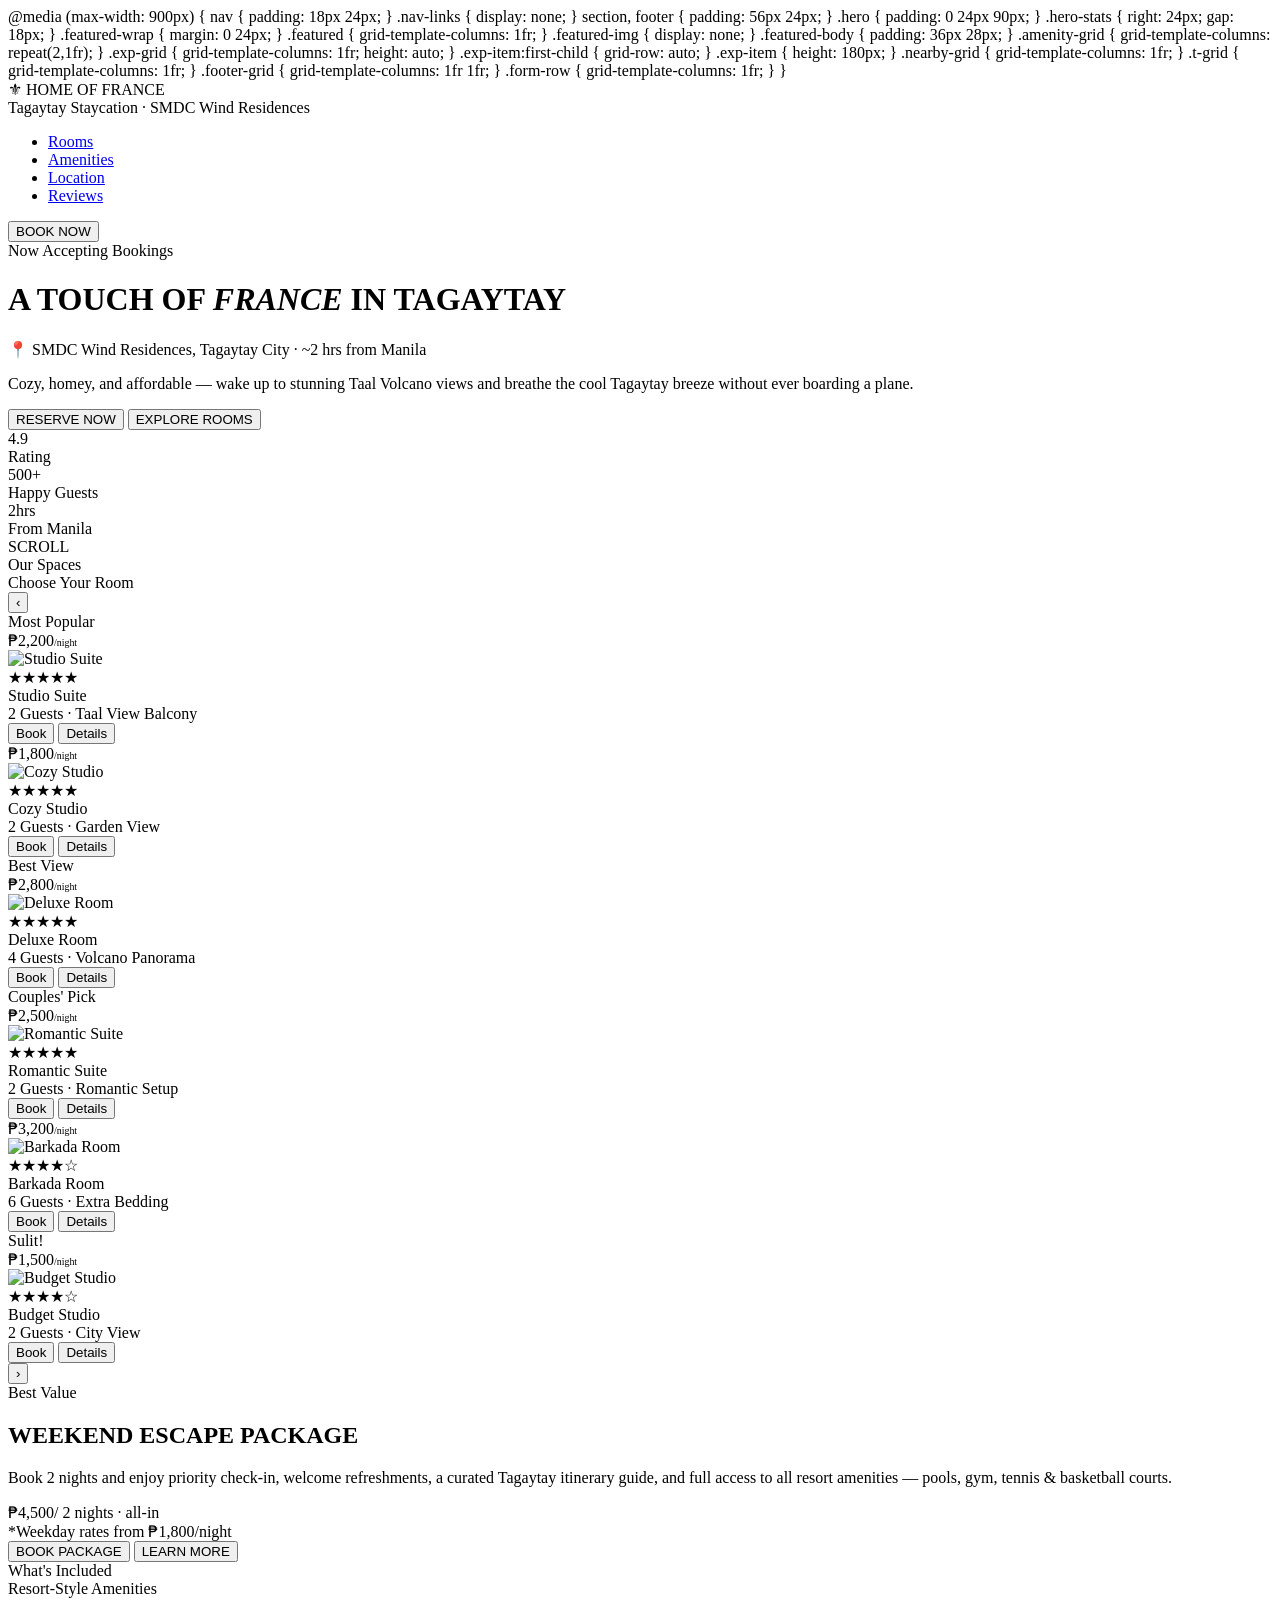
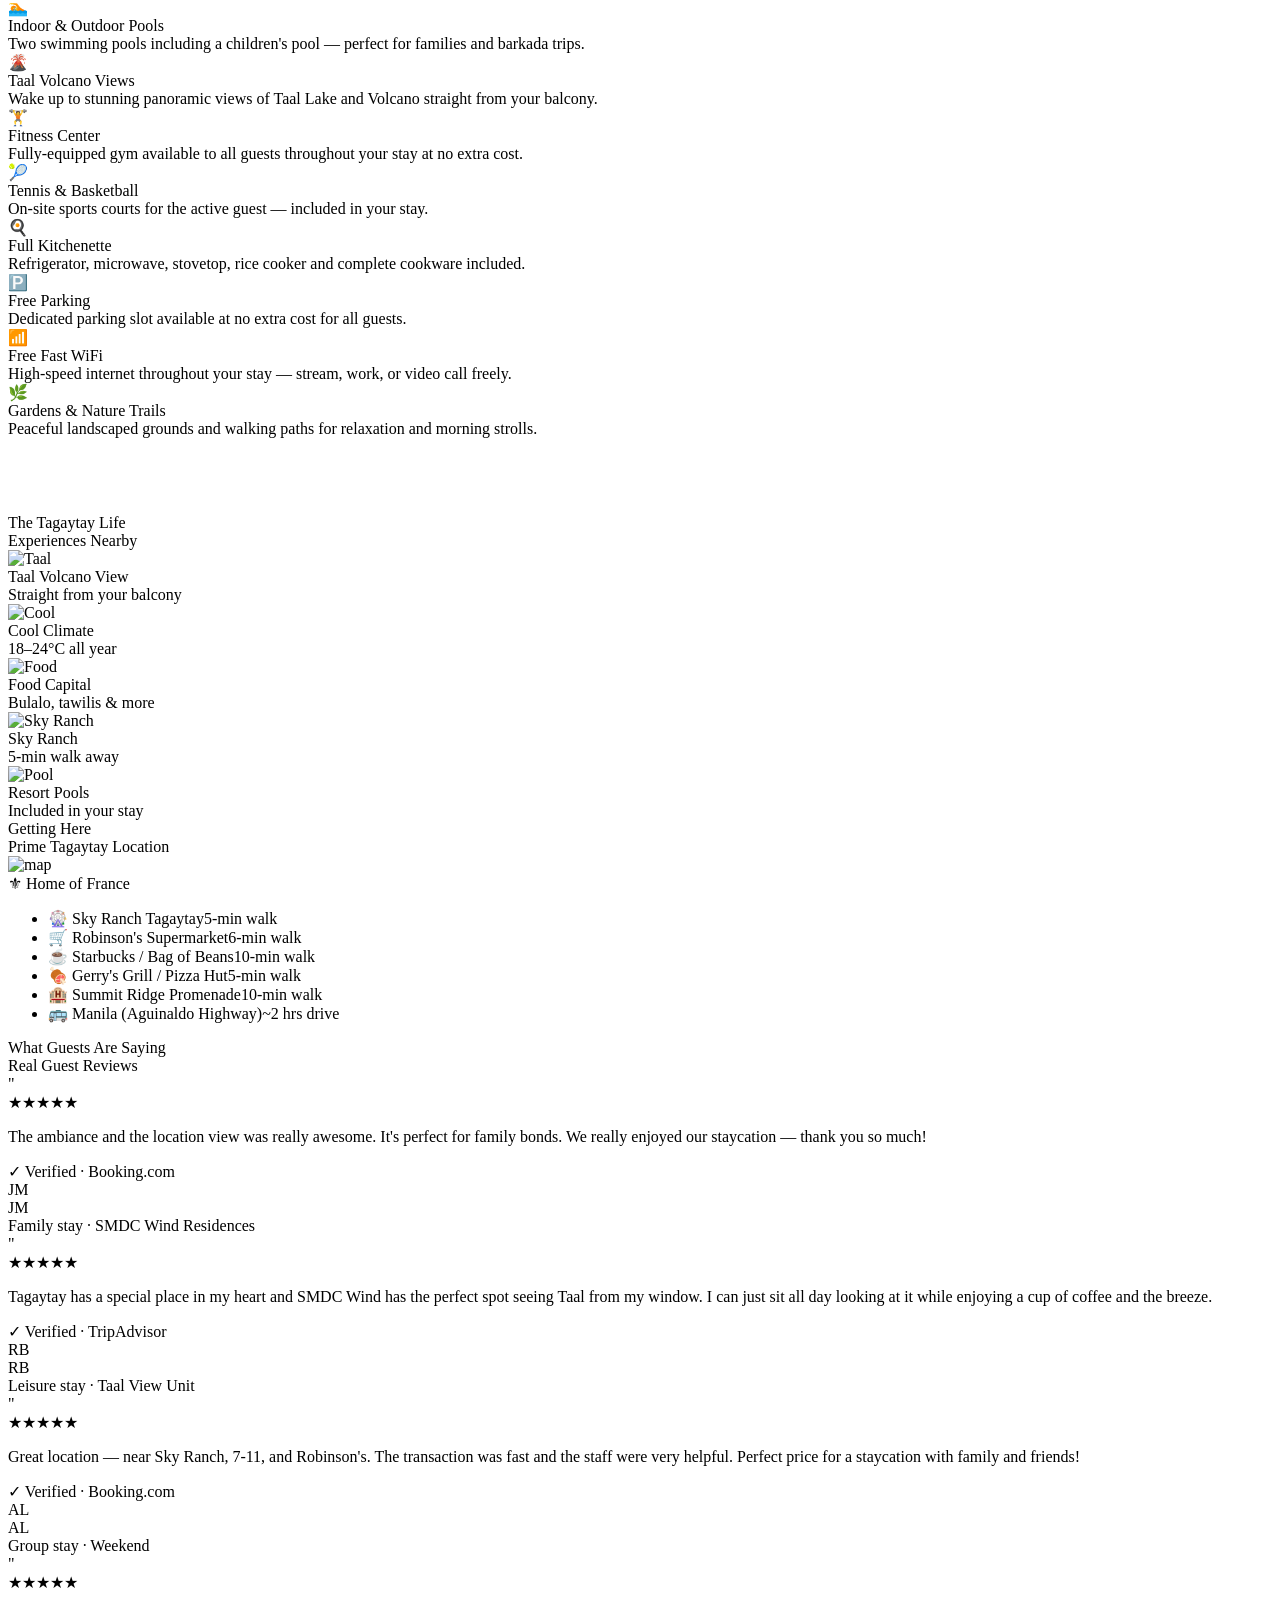
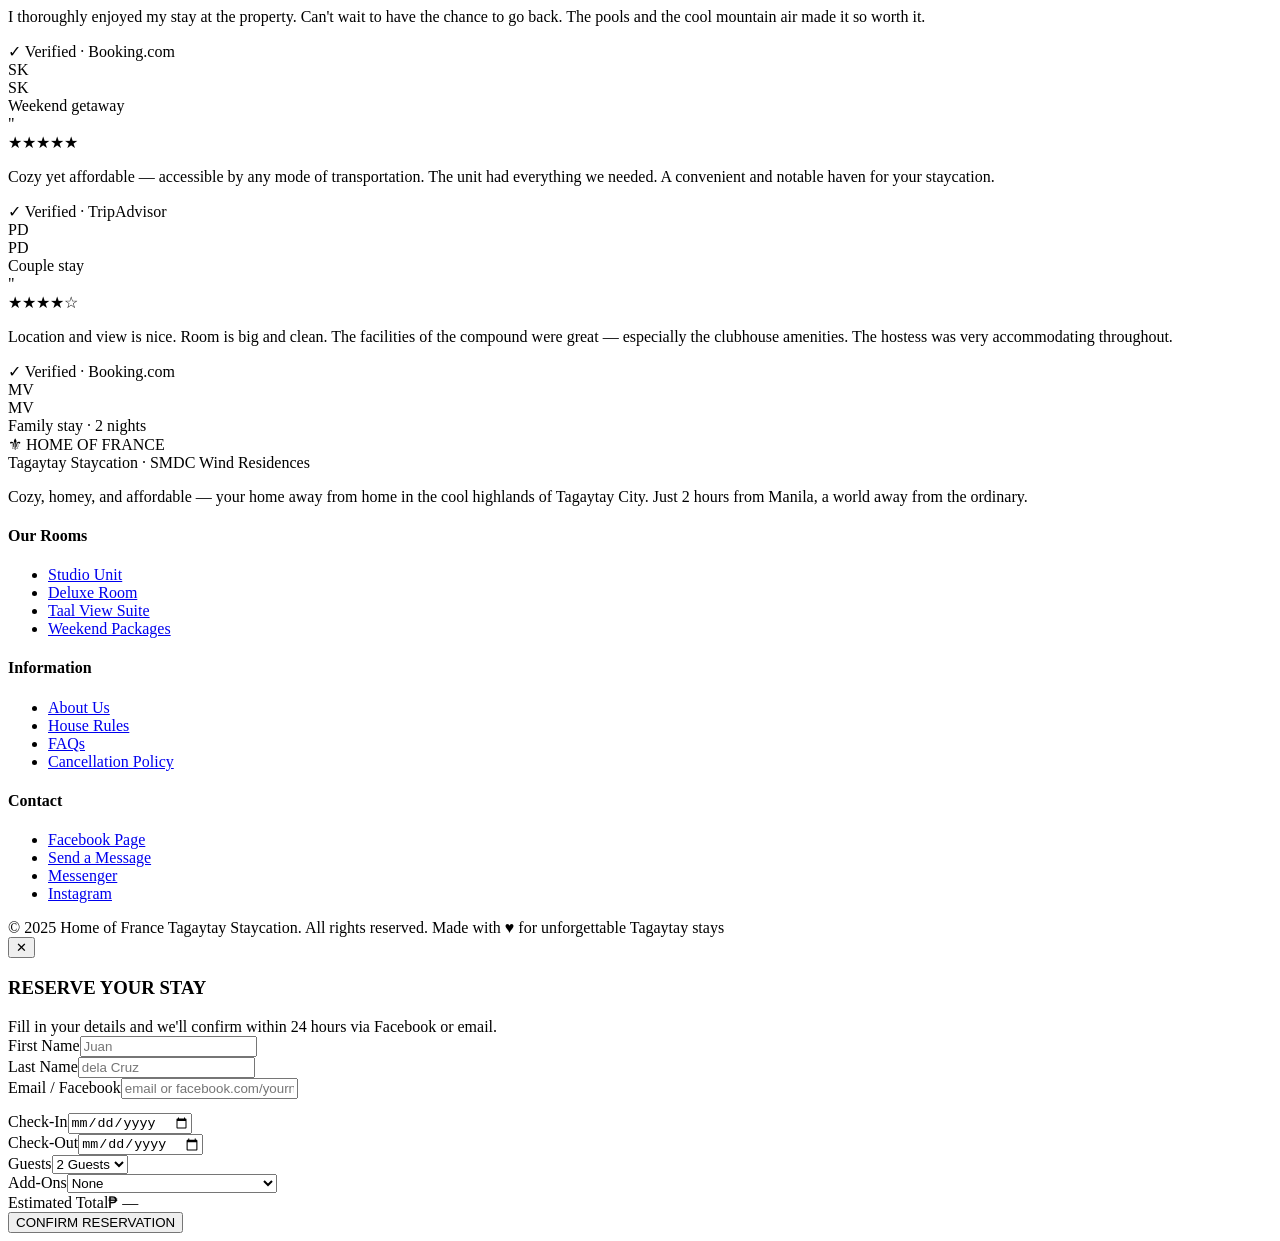
==== home-of-france.html @ 2148e5e6 "first commit" ====
<!DOCTYPE html>
<html lang="en">
<head>
<meta charset="UTF-8">
<meta name="viewport" content="width=device-width, initial-scale=1.0">
<title>Home of France — Tagaytay Staycation</title>
<link href="https://fonts.googleapis.com/css2?family=Bebas+Neue&family=DM+Sans:ital,opsz,wght@0,9..40,300;0,9..40,400;0,9..40,500;1,9..40,300&display=swap" rel="stylesheet">
<link rel="stylesheet" href="css/style.css">

  @media (max-width: 900px) {
    nav { padding: 18px 24px; }
    .nav-links { display: none; }
    section, footer { padding: 56px 24px; }
    .hero { padding: 0 24px 90px; }
    .hero-stats { right: 24px; gap: 18px; }
    .featured-wrap { margin: 0 24px; }
    .featured { grid-template-columns: 1fr; }
    .featured-img { display: none; }
    .featured-body { padding: 36px 28px; }
    .amenity-grid { grid-template-columns: repeat(2,1fr); }
    .exp-grid { grid-template-columns: 1fr; height: auto; }
    .exp-item:first-child { grid-row: auto; }
    .exp-item { height: 180px; }
    .nearby-grid { grid-template-columns: 1fr; }
    .t-grid { grid-template-columns: 1fr; }
    .footer-grid { grid-template-columns: 1fr 1fr; }
    .form-row { grid-template-columns: 1fr; }
  }
</style>
</head>
<body>

<nav id="nav">
  <div class="logo-wrap">
    <div class="logo-main">⚜ HOME OF FRANCE</div>
    <div class="logo-sub">Tagaytay Staycation · SMDC Wind Residences</div>
  </div>
  <ul class="nav-links">
    <li><a href="#rooms">Rooms</a></li>
    <li><a href="#amenities">Amenities</a></li>
    <li><a href="#nearby">Location</a></li>
    <li><a href="#reviews">Reviews</a></li>
  </ul>
  <button class="nav-cta" onclick="openModal(null)">BOOK NOW</button>
</nav>

<div class="hero">
  <div class="hero-bg"></div>
  <div class="hero-content">
    <div class="hero-badge"><span class="dot"></span> Now Accepting Bookings</div>
    <h1>A TOUCH OF <em>FRANCE</em> IN TAGAYTAY</h1>
    <div class="hero-loc">📍 SMDC Wind Residences, Tagaytay City · ~2 hrs from Manila</div>
    <p>Cozy, homey, and affordable — wake up to stunning Taal Volcano views and breathe the cool Tagaytay breeze without ever boarding a plane.</p>
    <div class="hero-actions">
      <button class="btn-primary" onclick="openModal(null)"><span class="play-icon"></span> RESERVE NOW</button>
      <button class="btn-ghost" onclick="document.getElementById('rooms').scrollIntoView()">EXPLORE ROOMS</button>
    </div>
  </div>
  <div class="hero-stats">
    <div class="stat"><div class="stat-num">4.9</div><div class="stat-label">Rating</div></div>
    <div class="stat"><div class="stat-num">500+</div><div class="stat-label">Happy Guests</div></div>
    <div class="stat"><div class="stat-num">2hrs</div><div class="stat-label">From Manila</div></div>
  </div>
  <div class="scroll-hint"><div class="scroll-line"></div>SCROLL</div>
</div>

<section id="rooms">
  <div class="section-header">
    <div class="section-label">Our Spaces</div>
    <div class="section-title">Choose Your Room</div>
  </div>
  <div class="row-wrap">
    <button class="row-arrow left" onclick="scrollRow('rooms-row',-1)">&#8249;</button>
    <div class="row" id="rooms-row"></div>
    <button class="row-arrow right" onclick="scrollRow('rooms-row',1)">&#8250;</button>
  </div>
</section>

<div class="featured-wrap">
  <div class="featured">
    <div class="featured-img"></div>
    <div class="featured-body">
      <div class="section-label">Best Value</div>
      <h2>WEEKEND ESCAPE PACKAGE</h2>
      <p>Book 2 nights and enjoy priority check-in, welcome refreshments, a curated Tagaytay itinerary guide, and full access to all resort amenities — pools, gym, tennis & basketball courts.</p>
      <div class="price-row"><span class="amt">₱4,500</span><span class="per">/ 2 nights · all-in</span></div>
      <div class="price-note">*Weekday rates from ₱1,800/night</div>
      <div class="featured-btns">
        <button class="btn-primary" onclick="openModal({name:'Weekend Escape Package',img:'https://images.unsplash.com/photo-1571003123894-1f0594d2b5d9?w=200&q=80',price:4500,flat:true,meta:'2 nights · all amenities included'})">BOOK PACKAGE</button>
        <button class="btn-ghost">LEARN MORE</button>
      </div>
    </div>
  </div>
</div>

<section id="amenities" style="background:var(--surface)">
  <div class="section-header">
    <div class="section-label">What's Included</div>
    <div class="section-title">Resort-Style Amenities</div>
  </div>
  <div class="amenity-grid">
    <div class="amenity"><div class="amenity-icon">🏊</div><div class="amenity-name">Indoor & Outdoor Pools</div><div class="amenity-desc">Two swimming pools including a children's pool — perfect for families and barkada trips.</div></div>
    <div class="amenity"><div class="amenity-icon">🌋</div><div class="amenity-name">Taal Volcano Views</div><div class="amenity-desc">Wake up to stunning panoramic views of Taal Lake and Volcano straight from your balcony.</div></div>
    <div class="amenity"><div class="amenity-icon">🏋️</div><div class="amenity-name">Fitness Center</div><div class="amenity-desc">Fully-equipped gym available to all guests throughout your stay at no extra cost.</div></div>
    <div class="amenity"><div class="amenity-icon">🎾</div><div class="amenity-name">Tennis & Basketball</div><div class="amenity-desc">On-site sports courts for the active guest — included in your stay.</div></div>
    <div class="amenity"><div class="amenity-icon">🍳</div><div class="amenity-name">Full Kitchenette</div><div class="amenity-desc">Refrigerator, microwave, stovetop, rice cooker and complete cookware included.</div></div>
    <div class="amenity"><div class="amenity-icon">🅿️</div><div class="amenity-name">Free Parking</div><div class="amenity-desc">Dedicated parking slot available at no extra cost for all guests.</div></div>
    <div class="amenity"><div class="amenity-icon">📶</div><div class="amenity-name">Free Fast WiFi</div><div class="amenity-desc">High-speed internet throughout your stay — stream, work, or video call freely.</div></div>
    <div class="amenity"><div class="amenity-icon">🌿</div><div class="amenity-name">Gardens & Nature Trails</div><div class="amenity-desc">Peaceful landscaped grounds and walking paths for relaxation and morning strolls.</div></div>
  </div>
</section>

<section style="padding-top:0">
  <div class="section-header" style="padding-top:76px">
    <div class="section-label">The Tagaytay Life</div>
    <div class="section-title">Experiences Nearby</div>
  </div>
  <div class="exp-grid">
    <div class="exp-item"><img src="https://images.unsplash.com/photo-1506905925346-21bda4d32df4?w=700&q=80" alt="Taal"><div class="exp-label">Taal Volcano View<div class="exp-sub">Straight from your balcony</div></div></div>
    <div class="exp-item"><img src="https://images.unsplash.com/photo-1540555700478-4be289fbecef?w=500&q=80" alt="Cool"><div class="exp-label">Cool Climate<div class="exp-sub">18–24°C all year</div></div></div>
    <div class="exp-item"><img src="https://images.unsplash.com/photo-1414235077428-338989a2e8c0?w=500&q=80" alt="Food"><div class="exp-label">Food Capital<div class="exp-sub">Bulalo, tawilis & more</div></div></div>
    <div class="exp-item"><img src="https://images.unsplash.com/photo-1519046904884-53103b34b206?w=500&q=80" alt="Sky Ranch"><div class="exp-label">Sky Ranch<div class="exp-sub">5-min walk away</div></div></div>
    <div class="exp-item"><img src="https://images.unsplash.com/photo-1445019980597-93fa8acb246c?w=500&q=80" alt="Pool"><div class="exp-label">Resort Pools<div class="exp-sub">Included in your stay</div></div></div>
  </div>
</section>

<section id="nearby">
  <div class="section-header">
    <div class="section-label">Getting Here</div>
    <div class="section-title">Prime Tagaytay Location</div>
  </div>
  <div class="nearby-grid">
    <div class="map-box">
      <img src="https://images.unsplash.com/photo-1524661135-423995f22d0b?w=700&q=80" alt="map">
      <div class="map-pin"><div class="pin-dot"></div><div class="pin-label">⚜ Home of France</div></div>
    </div>
    <ul class="nearby-list">
      <li class="nearby-item"><span>🎡 Sky Ranch Tagaytay</span><span class="nearby-dist">5-min walk</span></li>
      <li class="nearby-item"><span>🛒 Robinson's Supermarket</span><span class="nearby-dist">6-min walk</span></li>
      <li class="nearby-item"><span>☕ Starbucks / Bag of Beans</span><span class="nearby-dist">10-min walk</span></li>
      <li class="nearby-item"><span>🍖 Gerry's Grill / Pizza Hut</span><span class="nearby-dist">5-min walk</span></li>
      <li class="nearby-item"><span>🏨 Summit Ridge Promenade</span><span class="nearby-dist">10-min walk</span></li>
      <li class="nearby-item"><span>🚌 Manila (Aguinaldo Highway)</span><span class="nearby-dist">~2 hrs drive</span></li>
    </ul>
  </div>
</section>

<section id="reviews" style="background:var(--surface)">
  <div class="section-header">
    <div class="section-label">What Guests Are Saying</div>
    <div class="section-title">Real Guest Reviews</div>
  </div>
  <div class="t-grid">
    <div class="t-card">
      <div class="t-quote">"</div>
      <div class="t-stars">★★★★★</div>
      <p class="t-text">The ambiance and the location view was really awesome. It's perfect for family bonds. We really enjoyed our staycation — thank you so much!</p>
      <div class="t-source">✓ Verified · Booking.com</div>
      <div class="t-author"><div class="t-avatar">JM</div><div><div class="t-name">JM</div><div class="t-trip">Family stay · SMDC Wind Residences</div></div></div>
    </div>
    <div class="t-card">
      <div class="t-quote">"</div>
      <div class="t-stars">★★★★★</div>
      <p class="t-text">Tagaytay has a special place in my heart and SMDC Wind has the perfect spot seeing Taal from my window. I can just sit all day looking at it while enjoying a cup of coffee and the breeze.</p>
      <div class="t-source">✓ Verified · TripAdvisor</div>
      <div class="t-author"><div class="t-avatar">RB</div><div><div class="t-name">RB</div><div class="t-trip">Leisure stay · Taal View Unit</div></div></div>
    </div>
    <div class="t-card">
      <div class="t-quote">"</div>
      <div class="t-stars">★★★★★</div>
      <p class="t-text">Great location — near Sky Ranch, 7-11, and Robinson's. The transaction was fast and the staff were very helpful. Perfect price for a staycation with family and friends!</p>
      <div class="t-source">✓ Verified · Booking.com</div>
      <div class="t-author"><div class="t-avatar">AL</div><div><div class="t-name">AL</div><div class="t-trip">Group stay · Weekend</div></div></div>
    </div>
    <div class="t-card">
      <div class="t-quote">"</div>
      <div class="t-stars">★★★★★</div>
      <p class="t-text">I thoroughly enjoyed my stay at the property. Can't wait to have the chance to go back. The pools and the cool mountain air made it so worth it.</p>
      <div class="t-source">✓ Verified · Booking.com</div>
      <div class="t-author"><div class="t-avatar">SK</div><div><div class="t-name">SK</div><div class="t-trip">Weekend getaway</div></div></div>
    </div>
    <div class="t-card">
      <div class="t-quote">"</div>
      <div class="t-stars">★★★★★</div>
      <p class="t-text">Cozy yet affordable — accessible by any mode of transportation. The unit had everything we needed. A convenient and notable haven for your staycation.</p>
      <div class="t-source">✓ Verified · TripAdvisor</div>
      <div class="t-author"><div class="t-avatar">PD</div><div><div class="t-name">PD</div><div class="t-trip">Couple stay</div></div></div>
    </div>
    <div class="t-card">
      <div class="t-quote">"</div>
      <div class="t-stars">★★★★☆</div>
      <p class="t-text">Location and view is nice. Room is big and clean. The facilities of the compound were great — especially the clubhouse amenities. The hostess was very accommodating throughout.</p>
      <div class="t-source">✓ Verified · Booking.com</div>
      <div class="t-author"><div class="t-avatar">MV</div><div><div class="t-name">MV</div><div class="t-trip">Family stay · 2 nights</div></div></div>
    </div>
  </div>
</section>

<footer>
  <div class="footer-grid">
    <div class="footer-brand">
      <div class="footer-logo">⚜ HOME OF FRANCE</div>
      <div class="footer-sub">Tagaytay Staycation · SMDC Wind Residences</div>
      <p>Cozy, homey, and affordable — your home away from home in the cool highlands of Tagaytay City. Just 2 hours from Manila, a world away from the ordinary.</p>
    </div>
    <div class="footer-col"><h4>Our Rooms</h4><ul><li><a href="#">Studio Unit</a></li><li><a href="#">Deluxe Room</a></li><li><a href="#">Taal View Suite</a></li><li><a href="#">Weekend Packages</a></li></ul></div>
    <div class="footer-col"><h4>Information</h4><ul><li><a href="#">About Us</a></li><li><a href="#">House Rules</a></li><li><a href="#">FAQs</a></li><li><a href="#">Cancellation Policy</a></li></ul></div>
    <div class="footer-col"><h4>Contact</h4><ul><li><a href="https://www.facebook.com/homeoffrance" target="_blank">Facebook Page</a></li><li><a href="#">Send a Message</a></li><li><a href="#">Messenger</a></li><li><a href="#">Instagram</a></li></ul></div>
  </div>
  <div class="footer-bottom">
    <span>© 2025 Home of France Tagaytay Staycation. All rights reserved.</span>
    <span>Made with ♥ for unforgettable Tagaytay stays</span>
  </div>
</footer>

<div class="modal-backdrop" id="modal">
  <div class="modal">
    <button class="modal-close" onclick="closeModal()">✕</button>
    <div id="modal-form">
      <h3>RESERVE YOUR STAY</h3>
      <div class="modal-sub">Fill in your details and we'll confirm within 24 hours via Facebook or email.</div>
      <div class="modal-room" id="modal-room-info"></div>
      <div class="form-row">
        <div class="form-group"><label>First Name</label><input type="text" placeholder="Juan" id="fname"></div>
        <div class="form-group"><label>Last Name</label><input type="text" placeholder="dela Cruz" id="lname"></div>
      </div>
      <div class="form-group" style="margin-bottom:14px"><label>Email / Facebook</label><input type="text" placeholder="email or facebook.com/yourname" id="email"></div>
      <div class="form-row">
        <div class="form-group"><label>Check-In</label><input type="date" id="checkin"></div>
        <div class="form-group"><label>Check-Out</label><input type="date" id="checkout"></div>
      </div>
      <div class="form-row" style="margin-top:0">
        <div class="form-group"><label>Guests</label><select id="guests"><option>1 Guest</option><option selected>2 Guests</option><option>3 Guests</option><option>4 Guests</option></select></div>
        <div class="form-group"><label>Add-Ons</label><select id="addons"><option>None</option><option>Welcome Basket (₱500)</option><option>Breakfast Package (₱350/night)</option><option>Pool Voucher (₱200)</option></select></div>
      </div>
      <div class="total-bar"><span class="total-label">Estimated Total</span><span class="total-amount" id="total-display">₱ —</span></div>
      <button class="submit-btn" onclick="submitBooking()">CONFIRM RESERVATION</button>
    </div>
    <div class="success-msg" id="modal-success" style="display:none">
      <div class="success-icon">⚜</div>
      <h3>BOOKING RECEIVED!</h3>
      <p>Thank you for booking with Home of France.<br>We'll reach out via Facebook or email within 24 hours.<br><br><em style="color:var(--gold);font-size:.85rem">À bientôt — see you in Tagaytay!</em></p>
      <button class="submit-btn" style="margin-top:28px" onclick="closeModal()">CLOSE</button>
    </div>
  </div>
</div>

<script src="js/script.js"></script>
</body>
</html>
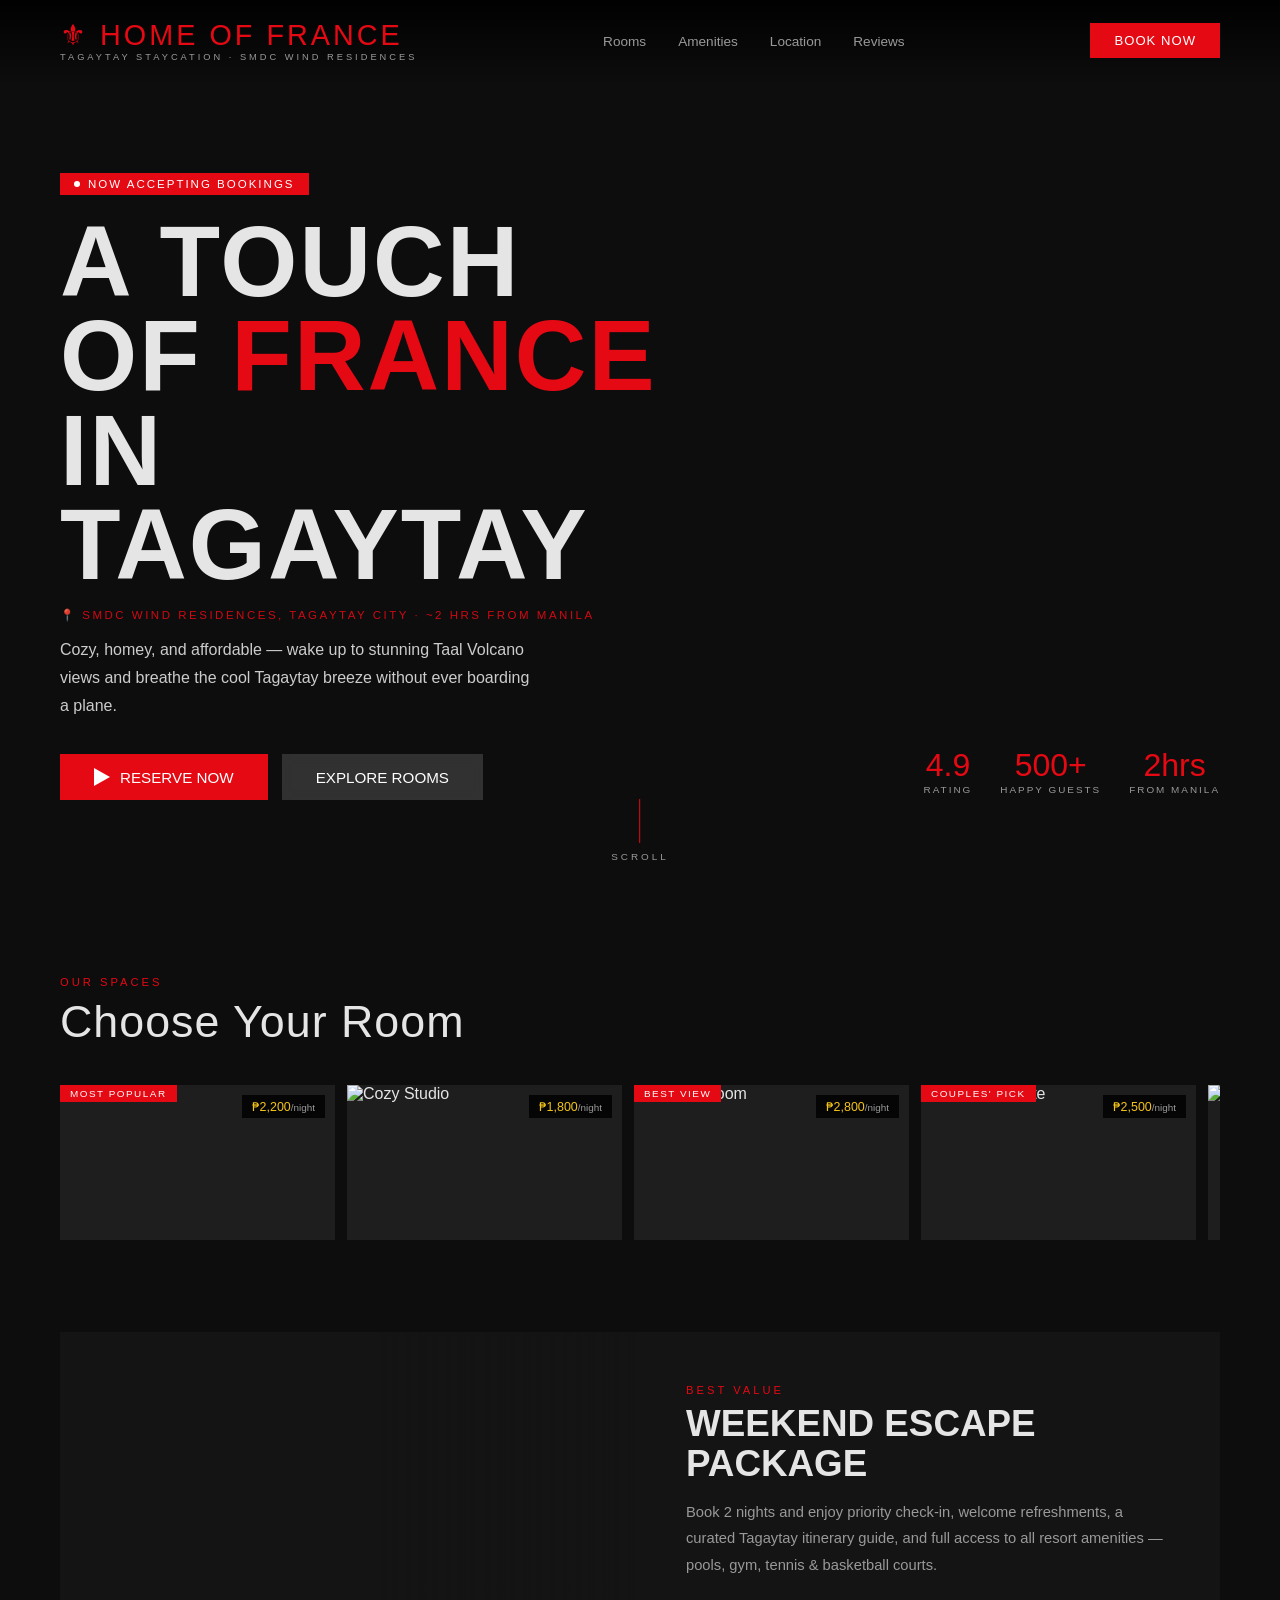
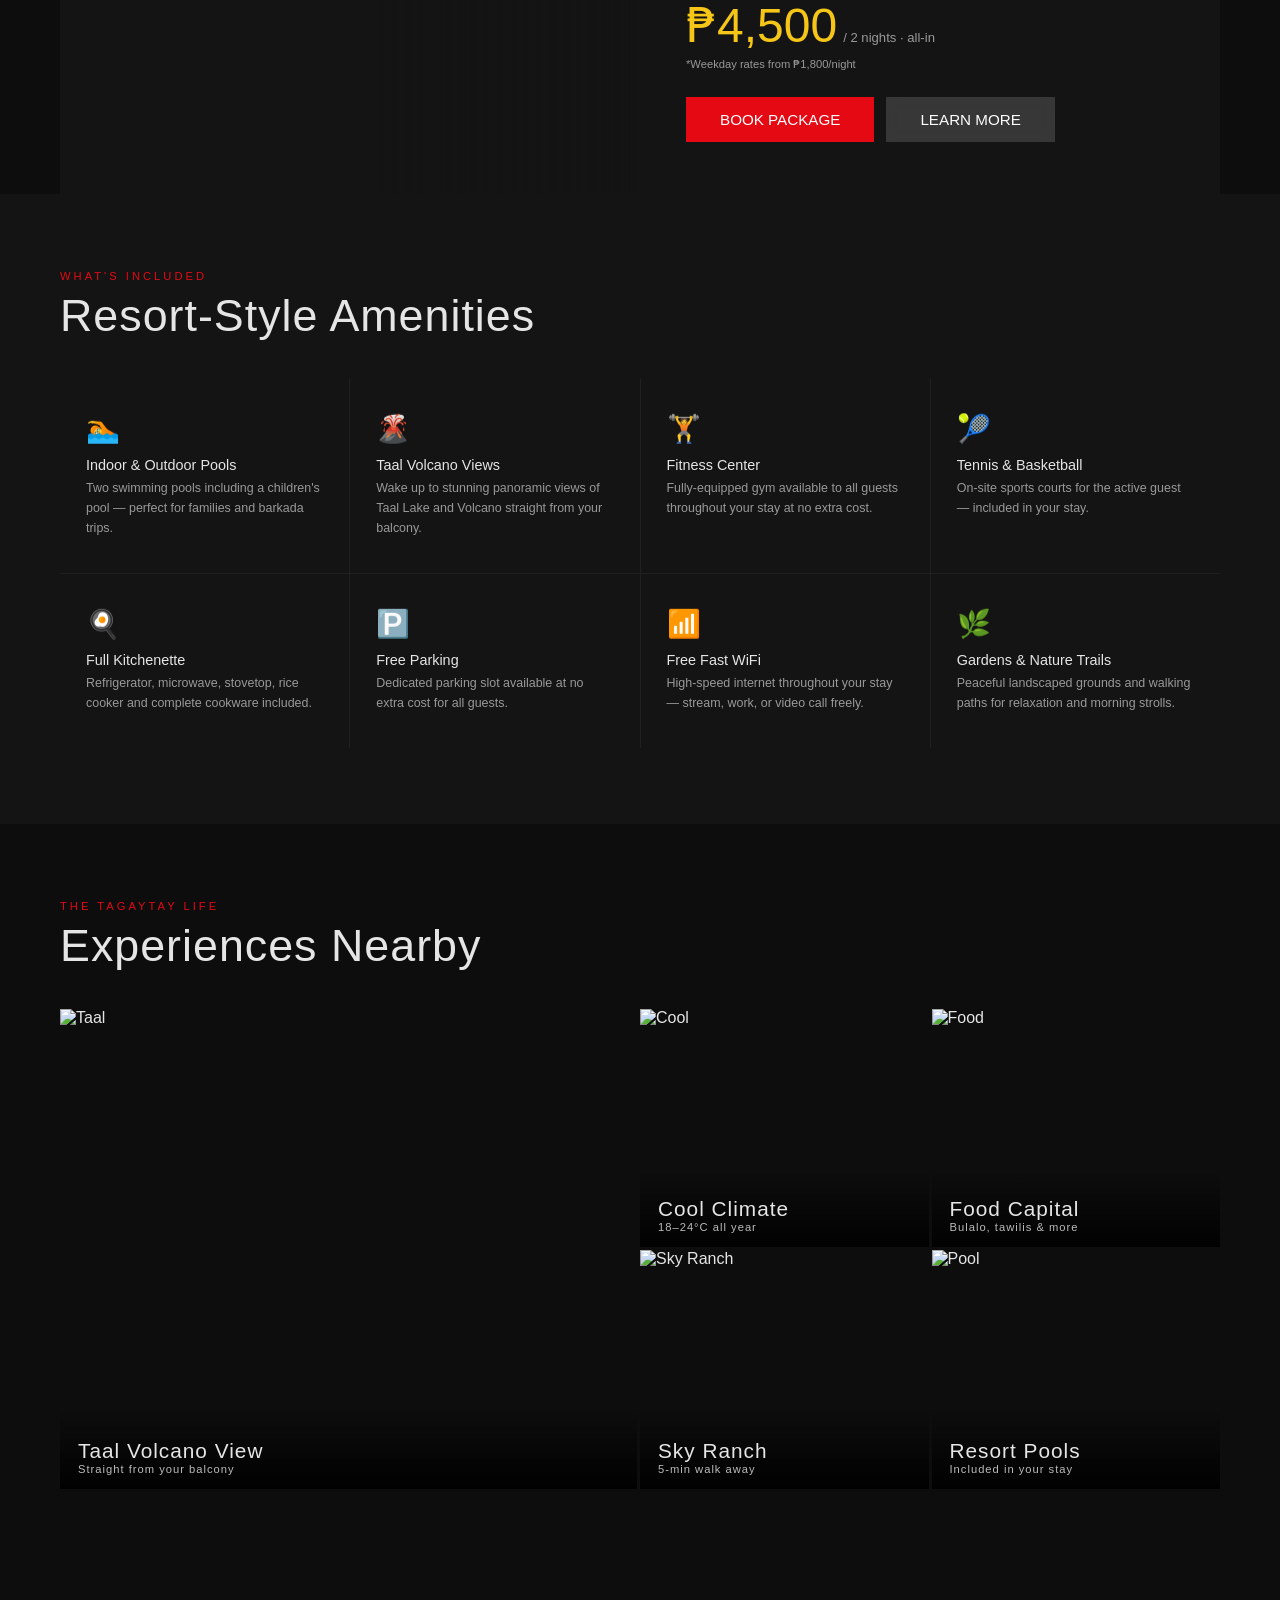
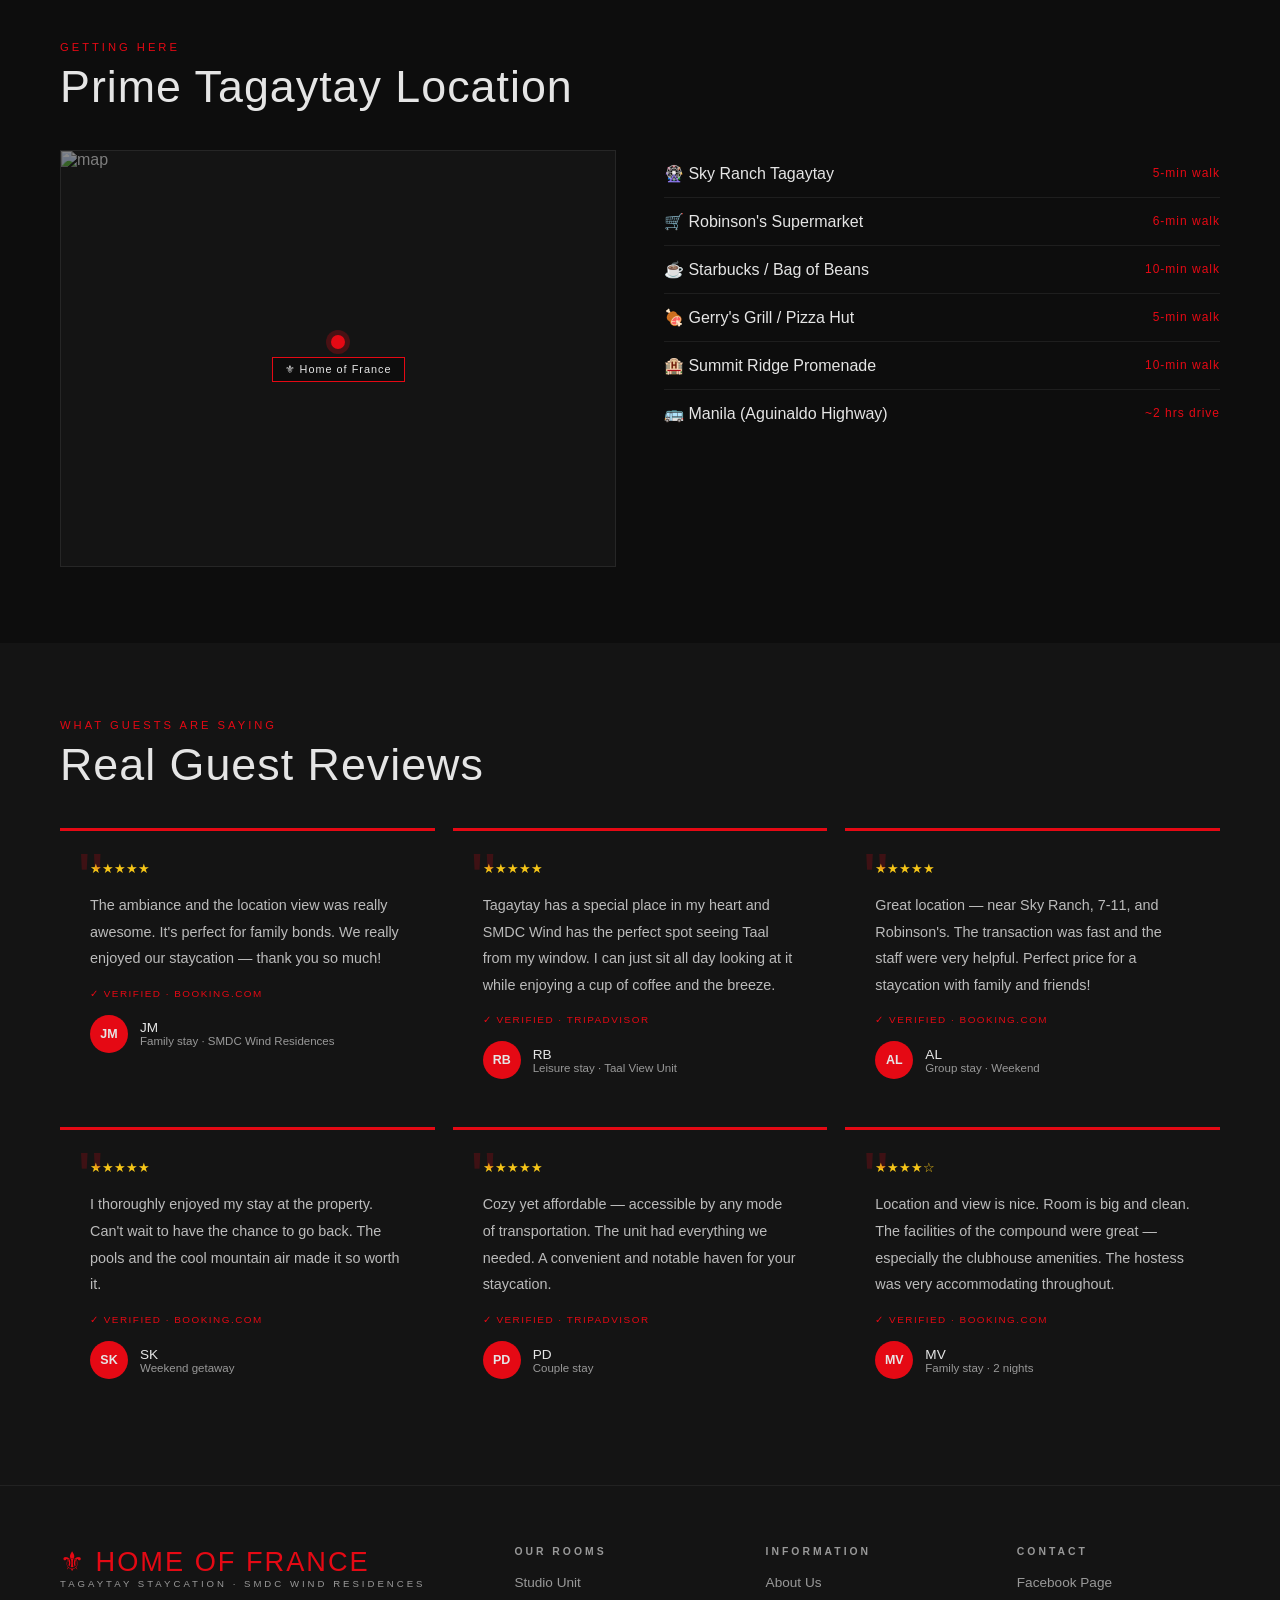
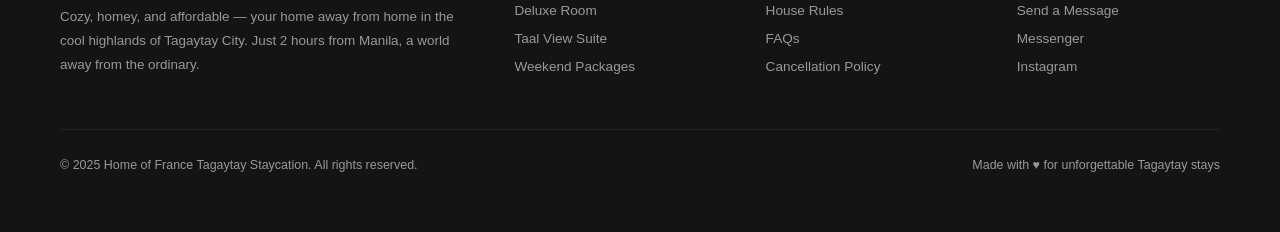
==== commit 88054031: "refactor: remove inline styles and add responsive CSS for navigation and sections" ====
--- a/home-of-france.html
+++ b/home-of-france.html
@@ -6,27 +6,6 @@
 <title>Home of France — Tagaytay Staycation</title>
 <link href="https://fonts.googleapis.com/css2?family=Bebas+Neue&family=DM+Sans:ital,opsz,wght@0,9..40,300;0,9..40,400;0,9..40,500;1,9..40,300&display=swap" rel="stylesheet">
 <link rel="stylesheet" href="css/style.css">
-
-  @media (max-width: 900px) {
-    nav { padding: 18px 24px; }
-    .nav-links { display: none; }
-    section, footer { padding: 56px 24px; }
-    .hero { padding: 0 24px 90px; }
-    .hero-stats { right: 24px; gap: 18px; }
-    .featured-wrap { margin: 0 24px; }
-    .featured { grid-template-columns: 1fr; }
-    .featured-img { display: none; }
-    .featured-body { padding: 36px 28px; }
-    .amenity-grid { grid-template-columns: repeat(2,1fr); }
-    .exp-grid { grid-template-columns: 1fr; height: auto; }
-    .exp-item:first-child { grid-row: auto; }
-    .exp-item { height: 180px; }
-    .nearby-grid { grid-template-columns: 1fr; }
-    .t-grid { grid-template-columns: 1fr; }
-    .footer-grid { grid-template-columns: 1fr 1fr; }
-    .form-row { grid-template-columns: 1fr; }
-  }
-</style>
 </head>
 <body>
 
--- a/css/style.css
+++ b/css/style.css
@@ -0,0 +1,201 @@
+*, *::before, *::after { box-sizing: border-box; margin: 0; padding: 0; }
+:root {
+  --red: #E50914;
+  --red-dark: #B20710;
+  --bg: #0d0d0d;
+  --surface: #141414;
+  --surface2: #1e1e1e;
+  --text: #e5e5e5;
+  --muted: #999;
+  --gold: #f5c518;
+}
+html { scroll-behavior: smooth; }
+body { background: var(--bg); color: var(--text); font-family: 'DM Sans', sans-serif; overflow-x: hidden; }
+
+/* NAV */
+nav { position: fixed; top: 0; left: 0; right: 0; z-index: 100; display: flex; align-items: center; justify-content: space-between; padding: 20px 60px; background: linear-gradient(to bottom, rgba(0,0,0,.92) 0%, transparent 100%); transition: background .3s; }
+nav.scrolled { background: rgba(13,13,13,.97); }
+.logo-wrap { display: flex; flex-direction: column; line-height: 1.1; }
+.logo-main { font-family: 'Bebas Neue', sans-serif; font-size: 1.8rem; letter-spacing: 3px; color: var(--red); }
+.logo-sub { font-size: .58rem; letter-spacing: 3px; text-transform: uppercase; color: var(--muted); }
+.nav-links { display: flex; gap: 32px; list-style: none; }
+.nav-links a { color: var(--muted); text-decoration: none; font-size: .85rem; transition: color .2s; }
+.nav-links a:hover { color: var(--text); }
+.nav-cta { background: var(--red); color: #fff; border: none; padding: 10px 24px; font-family: 'DM Sans', sans-serif; font-size: .82rem; font-weight: 500; letter-spacing: 1px; cursor: pointer; transition: background .2s; }
+.nav-cta:hover { background: var(--red-dark); }
+
+/* HERO */
+.hero { position: relative; height: 100vh; min-height: 600px; display: flex; align-items: flex-end; padding: 0 60px 100px; overflow: hidden; }
+.hero-bg { position: absolute; inset: 0; background: linear-gradient(to top, rgba(13,13,13,1) 0%, rgba(13,13,13,.45) 45%, rgba(13,13,13,.1) 100%), linear-gradient(to right, rgba(13,13,13,.85) 0%, transparent 65%), url('https://images.unsplash.com/photo-1506905925346-21bda4d32df4?w=1800&q=80') center/cover no-repeat; }
+.hero-content { position: relative; z-index: 2; max-width: 620px; }
+.hero-badge { display: inline-flex; align-items: center; gap: 8px; background: var(--red); color: #fff; padding: 5px 14px; font-size: .72rem; letter-spacing: 2px; text-transform: uppercase; font-weight: 500; margin-bottom: 20px; }
+.hero-badge .dot { width: 6px; height: 6px; background: #fff; border-radius: 50%; animation: pulse 2s infinite; }
+@keyframes pulse { 0%,100%{opacity:1} 50%{opacity:.3} }
+.hero h1 { font-family: 'Bebas Neue', sans-serif; font-size: clamp(3.5rem, 8vw, 6.2rem); line-height: .95; letter-spacing: 2px; margin-bottom: 16px; }
+.hero h1 em { color: var(--red); font-style: normal; }
+.hero-loc { font-size: .72rem; letter-spacing: 2.5px; text-transform: uppercase; color: var(--red); margin-bottom: 14px; opacity: .9; }
+.hero p { font-size: 1rem; font-weight: 300; color: #ccc; line-height: 1.75; max-width: 470px; margin-bottom: 34px; }
+.hero-actions { display: flex; gap: 14px; }
+.btn-primary { display: flex; align-items: center; gap: 10px; background: var(--red); color: #fff; border: none; padding: 14px 34px; font-family: 'DM Sans', sans-serif; font-size: .95rem; font-weight: 500; cursor: pointer; transition: background .2s, transform .15s; }
+.btn-primary:hover { background: var(--red-dark); transform: scale(1.02); }
+.btn-ghost { display: flex; align-items: center; gap: 10px; background: rgba(255,255,255,.15); color: #fff; border: none; padding: 14px 34px; font-family: 'DM Sans', sans-serif; font-size: .95rem; cursor: pointer; backdrop-filter: blur(6px); transition: background .2s; }
+.btn-ghost:hover { background: rgba(255,255,255,.25); }
+.play-icon { width: 0; height: 0; border-left: 16px solid currentColor; border-top: 9px solid transparent; border-bottom: 9px solid transparent; }
+.hero-stats { position: absolute; bottom: 105px; right: 60px; z-index: 2; display: flex; gap: 28px; }
+.stat { text-align: center; }
+.stat-num { font-family: 'Bebas Neue', sans-serif; font-size: 2rem; color: var(--red); line-height: 1; }
+.stat-label { font-size: .62rem; letter-spacing: 2px; text-transform: uppercase; color: var(--muted); margin-top: 3px; }
+.scroll-hint { position: absolute; bottom: 38px; left: 50%; transform: translateX(-50%); z-index: 2; display: flex; flex-direction: column; align-items: center; gap: 8px; color: var(--muted); font-size: .62rem; letter-spacing: 3px; text-transform: uppercase; }
+.scroll-line { width: 1px; height: 44px; background: var(--red); animation: scrollDown 2.2s ease infinite; }
+@keyframes scrollDown { 0%{transform:scaleY(0);transform-origin:top} 50%{transform:scaleY(1);transform-origin:top} 51%{transform:scaleY(1);transform-origin:bottom} 100%{transform:scaleY(0);transform-origin:bottom} }
+
+/* SECTIONS */
+section { padding: 76px 60px; }
+.section-header { margin-bottom: 38px; }
+.section-label { font-size: .7rem; letter-spacing: 3px; text-transform: uppercase; color: var(--red); font-weight: 500; margin-bottom: 8px; }
+.section-title { font-family: 'Bebas Neue', sans-serif; font-size: clamp(1.9rem, 3.5vw, 2.8rem); letter-spacing: 1px; }
+
+/* ROW */
+.row-wrap { position: relative; }
+.row { display: flex; gap: 12px; overflow-x: auto; padding-bottom: 16px; scroll-behavior: smooth; -ms-overflow-style: none; scrollbar-width: none; }
+.row::-webkit-scrollbar { display: none; }
+.row-arrow { position: absolute; top: 50%; transform: translateY(-55%); width: 42px; height: 95px; background: rgba(13,13,13,.85); border: none; color: #fff; cursor: pointer; z-index: 5; display: flex; align-items: center; justify-content: center; font-size: 1.4rem; opacity: 0; transition: opacity .2s; }
+.row-wrap:hover .row-arrow { opacity: 1; }
+.row-arrow.left { left: -21px; }
+.row-arrow.right { right: -21px; }
+
+/* CARD */
+.card { flex: 0 0 275px; position: relative; cursor: pointer; transition: transform .3s; }
+.card:hover { transform: scale(1.1); z-index: 10; }
+.card-img { width: 100%; aspect-ratio: 16/9; object-fit: cover; display: block; background: var(--surface2); }
+.card-overlay { position: absolute; inset: 0; background: linear-gradient(to top, rgba(0,0,0,.96) 0%, transparent 55%); opacity: 0; transition: opacity .3s; padding: 14px; display: flex; flex-direction: column; justify-content: flex-end; }
+.card:hover .card-overlay { opacity: 1; }
+.card-tag { position: absolute; top: 0; left: 0; background: var(--red); color: #fff; padding: 3px 10px; font-size: .62rem; letter-spacing: 1.5px; text-transform: uppercase; font-weight: 500; }
+.card-price { position: absolute; top: 10px; right: 10px; background: rgba(0,0,0,.82); color: var(--gold); padding: 4px 10px; font-size: .78rem; backdrop-filter: blur(4px); }
+.card-stars { color: var(--gold); font-size: .72rem; margin-bottom: 3px; }
+.card-name { font-size: .92rem; font-weight: 500; margin-bottom: 3px; }
+.card-meta { font-size: .72rem; color: var(--muted); margin-bottom: 10px; }
+.card-actions { display: flex; gap: 8px; }
+.card-btn { flex: 1; padding: 8px; border: none; cursor: pointer; font-family: 'DM Sans', sans-serif; font-size: .72rem; font-weight: 500; transition: all .2s; }
+.card-btn.book { background: var(--red); color: #fff; }
+.card-btn.book:hover { background: var(--red-dark); }
+.card-btn.info { background: rgba(255,255,255,.18); color: #fff; }
+.card-btn.info:hover { background: rgba(255,255,255,.28); }
+
+/* FEATURED */
+.featured-wrap { margin: 0 60px; }
+.featured { display: grid; grid-template-columns: 1fr 1fr; background: var(--surface); overflow: hidden; }
+.featured-img { background: url('https://images.unsplash.com/photo-1571003123894-1f0594d2b5d9?w=900&q=80') center/cover; min-height: 380px; position: relative; }
+.featured-img::after { content: ''; position: absolute; inset: 0; background: linear-gradient(to right, transparent 55%, var(--surface) 100%); }
+.featured-body { padding: 52px 46px; display: flex; flex-direction: column; justify-content: center; }
+.featured-body h2 { font-family: 'Bebas Neue', sans-serif; font-size: 2.3rem; margin-bottom: 14px; line-height: 1.1; }
+.featured-body p { color: var(--muted); line-height: 1.8; margin-bottom: 24px; font-weight: 300; font-size: .92rem; }
+.price-row { display: flex; align-items: baseline; gap: 6px; margin-bottom: 8px; }
+.price-row .amt { font-family: 'Bebas Neue', sans-serif; font-size: 3rem; color: var(--gold); line-height: 1; }
+.price-row .per { color: var(--muted); font-size: .82rem; }
+.price-note { font-size: .7rem; color: var(--muted); margin-bottom: 26px; }
+.featured-btns { display: flex; gap: 12px; }
+
+/* AMENITIES */
+.amenity-grid { display: grid; grid-template-columns: repeat(4,1fr); gap: 1px; background: rgba(255,255,255,.05); }
+.amenity { background: var(--surface); padding: 34px 26px; transition: background .2s; }
+.amenity:hover { background: var(--surface2); }
+.amenity-icon { font-size: 1.7rem; margin-bottom: 12px; }
+.amenity-name { font-weight: 500; font-size: .9rem; margin-bottom: 6px; }
+.amenity-desc { font-size: .78rem; color: var(--muted); line-height: 1.6; font-weight: 300; }
+
+/* EXP GRID */
+.exp-grid { display: grid; grid-template-columns: 2fr 1fr 1fr; grid-template-rows: 1fr 1fr; gap: 3px; height: 480px; }
+.exp-item { position: relative; overflow: hidden; cursor: pointer; }
+.exp-item:first-child { grid-row: 1 / 3; }
+.exp-item img { width: 100%; height: 100%; object-fit: cover; transition: transform .5s; display: block; }
+.exp-item:hover img { transform: scale(1.06); }
+.exp-label { position: absolute; bottom: 0; left: 0; right: 0; background: linear-gradient(to top, rgba(0,0,0,.9), transparent); padding: 26px 18px 14px; font-family: 'Bebas Neue', sans-serif; font-size: 1.3rem; letter-spacing: 1px; }
+.exp-sub { font-family: 'DM Sans', sans-serif; font-size: .7rem; color: #bbb; font-weight: 300; }
+
+/* NEARBY */
+.nearby-grid { display: grid; grid-template-columns: 1fr 1fr; gap: 48px; align-items: start; }
+.nearby-list { list-style: none; }
+.nearby-item { display: flex; justify-content: space-between; align-items: center; padding: 14px 0; border-bottom: 1px solid rgba(255,255,255,.07); }
+.nearby-item:last-child { border-bottom: none; }
+.nearby-dist { font-size: .75rem; color: var(--red); letter-spacing: 1px; }
+.map-box { background: var(--surface); border: 1px solid rgba(255,255,255,.08); aspect-ratio: 4/3; display: flex; align-items: center; justify-content: center; position: relative; overflow: hidden; }
+.map-box img { width: 100%; height: 100%; object-fit: cover; opacity: .5; }
+.map-pin { position: absolute; display: flex; flex-direction: column; align-items: center; animation: pinBounce 2.5s ease infinite; }
+@keyframes pinBounce { 0%,100%{transform:translateY(0)} 50%{transform:translateY(-7px)} }
+.pin-dot { width: 14px; height: 14px; background: var(--red); border-radius: 50%; box-shadow: 0 0 0 5px rgba(229,9,20,.25); }
+.pin-label { background: rgba(13,13,13,.9); border: 1px solid var(--red); padding: 5px 12px; font-size: .68rem; letter-spacing: 1px; margin-top: 8px; white-space: nowrap; }
+
+/* REVIEWS */
+.t-grid { display: grid; grid-template-columns: repeat(3,1fr); gap: 18px; }
+.t-card { background: var(--surface); border-top: 3px solid var(--red); padding: 30px; position: relative; }
+.t-quote { font-family: 'Bebas Neue', sans-serif; font-size: 4.5rem; color: var(--red); opacity: .2; position: absolute; top: 12px; left: 18px; line-height: 1; }
+.t-stars { color: var(--gold); font-size: .82rem; margin-bottom: 16px; }
+.t-text { font-weight: 300; line-height: 1.85; color: #bbb; font-size: .9rem; margin-bottom: 16px; }
+.t-source { font-size: .62rem; letter-spacing: 1.5px; text-transform: uppercase; color: var(--red); margin-bottom: 16px; }
+.t-author { display: flex; align-items: center; gap: 12px; }
+.t-avatar { width: 38px; height: 38px; border-radius: 50%; background: var(--red); display: flex; align-items: center; justify-content: center; font-weight: 700; font-size: .78rem; flex-shrink: 0; }
+.t-name { font-weight: 500; font-size: .85rem; }
+.t-trip { font-size: .72rem; color: var(--muted); }
+
+/* MODAL */
+.modal-backdrop { position: fixed; inset: 0; background: rgba(0,0,0,.88); z-index: 200; display: none; align-items: center; justify-content: center; backdrop-filter: blur(5px); }
+.modal-backdrop.open { display: flex; }
+.modal { background: var(--surface); width: 90%; max-width: 560px; padding: 48px; position: relative; border-top: 3px solid var(--red); animation: modalIn .3s ease; }
+@keyframes modalIn { from{opacity:0;transform:translateY(28px)} to{opacity:1;transform:translateY(0)} }
+.modal-close { position: absolute; top: 18px; right: 20px; background: none; border: none; color: var(--muted); font-size: 1.4rem; cursor: pointer; transition: color .2s; }
+.modal-close:hover { color: var(--text); }
+.modal h3 { font-family: 'Bebas Neue', sans-serif; font-size: 2rem; margin-bottom: 4px; }
+.modal-sub { color: var(--muted); font-size: .82rem; margin-bottom: 28px; }
+.modal-room { display: flex; align-items: center; gap: 14px; margin-bottom: 26px; padding-bottom: 26px; border-bottom: 1px solid rgba(255,255,255,.08); }
+.modal-room-img { width: 80px; height: 55px; object-fit: cover; }
+.modal-room-name { font-weight: 500; margin-bottom: 3px; }
+.modal-room-price { color: var(--gold); font-size: .88rem; }
+.form-row { display: grid; grid-template-columns: 1fr 1fr; gap: 14px; margin-bottom: 14px; }
+.form-group { display: flex; flex-direction: column; gap: 6px; }
+.form-group label { font-size: .68rem; letter-spacing: 2px; text-transform: uppercase; color: var(--muted); }
+.form-group input, .form-group select { background: rgba(255,255,255,.06); border: 1px solid rgba(255,255,255,.12); color: var(--text); padding: 12px 14px; font-family: 'DM Sans', sans-serif; font-size: .9rem; outline: none; transition: border-color .2s; -webkit-appearance: none; }
+.form-group input:focus, .form-group select:focus { border-color: var(--red); }
+.form-group select option { background: var(--surface); }
+.total-bar { display: flex; justify-content: space-between; align-items: center; padding: 18px 0; border-top: 1px solid rgba(255,255,255,.08); margin-top: 8px; }
+.total-label { font-size: .78rem; letter-spacing: 1px; text-transform: uppercase; color: var(--muted); }
+.total-amount { font-family: 'Bebas Neue', sans-serif; font-size: 2rem; color: var(--gold); }
+.submit-btn { width: 100%; background: var(--red); color: #fff; border: none; padding: 16px; font-family: 'DM Sans', sans-serif; font-size: .88rem; font-weight: 500; letter-spacing: 1px; cursor: pointer; transition: background .2s; margin-top: 16px; }
+.submit-btn:hover { background: var(--red-dark); }
+.success-msg { text-align: center; padding: 16px 0; }
+.success-icon { width: 64px; height: 64px; border-radius: 50%; background: var(--red); display: flex; align-items: center; justify-content: center; margin: 0 auto 20px; font-size: 1.6rem; }
+.success-msg h3 { font-family: 'Bebas Neue', sans-serif; font-size: 2rem; margin-bottom: 10px; }
+.success-msg p { color: var(--muted); font-weight: 300; line-height: 1.7; }
+
+/* FOOTER */
+footer { background: var(--surface); padding: 60px; border-top: 1px solid rgba(255,255,255,.06); }
+.footer-grid { display: grid; grid-template-columns: 2fr 1fr 1fr 1fr; gap: 48px; margin-bottom: 44px; }
+.footer-logo { font-family: 'Bebas Neue', sans-serif; font-size: 1.7rem; color: var(--red); letter-spacing: 2px; }
+.footer-sub { font-size: .6rem; letter-spacing: 3px; text-transform: uppercase; color: var(--muted); margin-bottom: 16px; }
+.footer-brand p { color: var(--muted); font-size: .84rem; line-height: 1.8; font-weight: 300; }
+.footer-col h4 { font-size: .65rem; letter-spacing: 3px; text-transform: uppercase; color: var(--muted); margin-bottom: 16px; }
+.footer-col ul { list-style: none; }
+.footer-col li { margin-bottom: 10px; }
+.footer-col a { color: #999; text-decoration: none; font-size: .85rem; transition: color .2s; }
+.footer-col a:hover { color: var(--text); }
+.footer-bottom { display: flex; justify-content: space-between; align-items: center; padding-top: 28px; border-top: 1px solid rgba(255,255,255,.06); color: var(--muted); font-size: .78rem; }
+
+@media (max-width: 900px) {
+  nav { padding: 18px 24px; }
+  .nav-links { display: none; }
+  section, footer { padding: 56px 24px; }
+  .hero { padding: 0 24px 90px; }
+  .hero-stats { right: 24px; gap: 18px; }
+  .featured-wrap { margin: 0 24px; }
+  .featured { grid-template-columns: 1fr; }
+  .featured-img { display: none; }
+  .featured-body { padding: 36px 28px; }
+  .amenity-grid { grid-template-columns: repeat(2,1fr); }
+  .exp-grid { grid-template-columns: 1fr; height: auto; }
+  .exp-item:first-child { grid-row: auto; }
+  .exp-item { height: 180px; }
+  .nearby-grid { grid-template-columns: 1fr; }
+  .t-grid { grid-template-columns: 1fr; }
+  .footer-grid { grid-template-columns: 1fr 1fr; }
+  .form-row { grid-template-columns: 1fr; }
+}
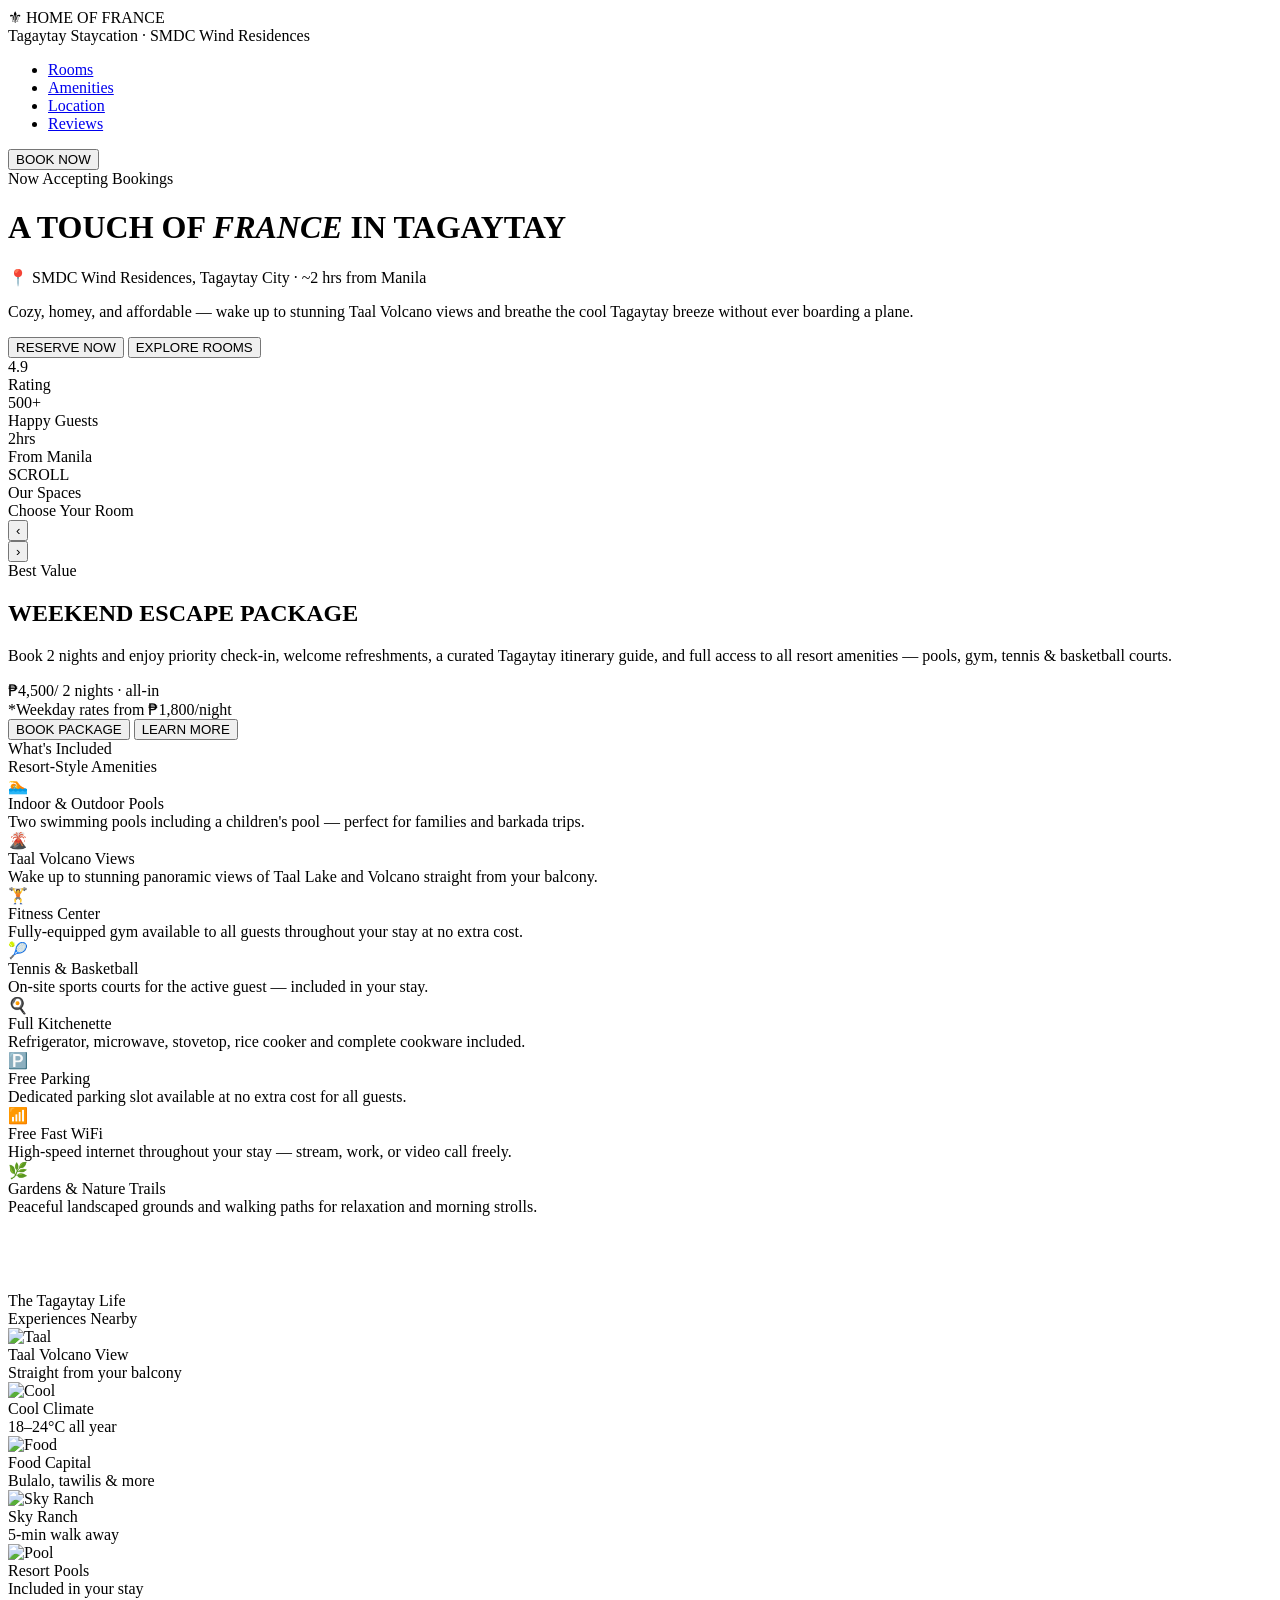
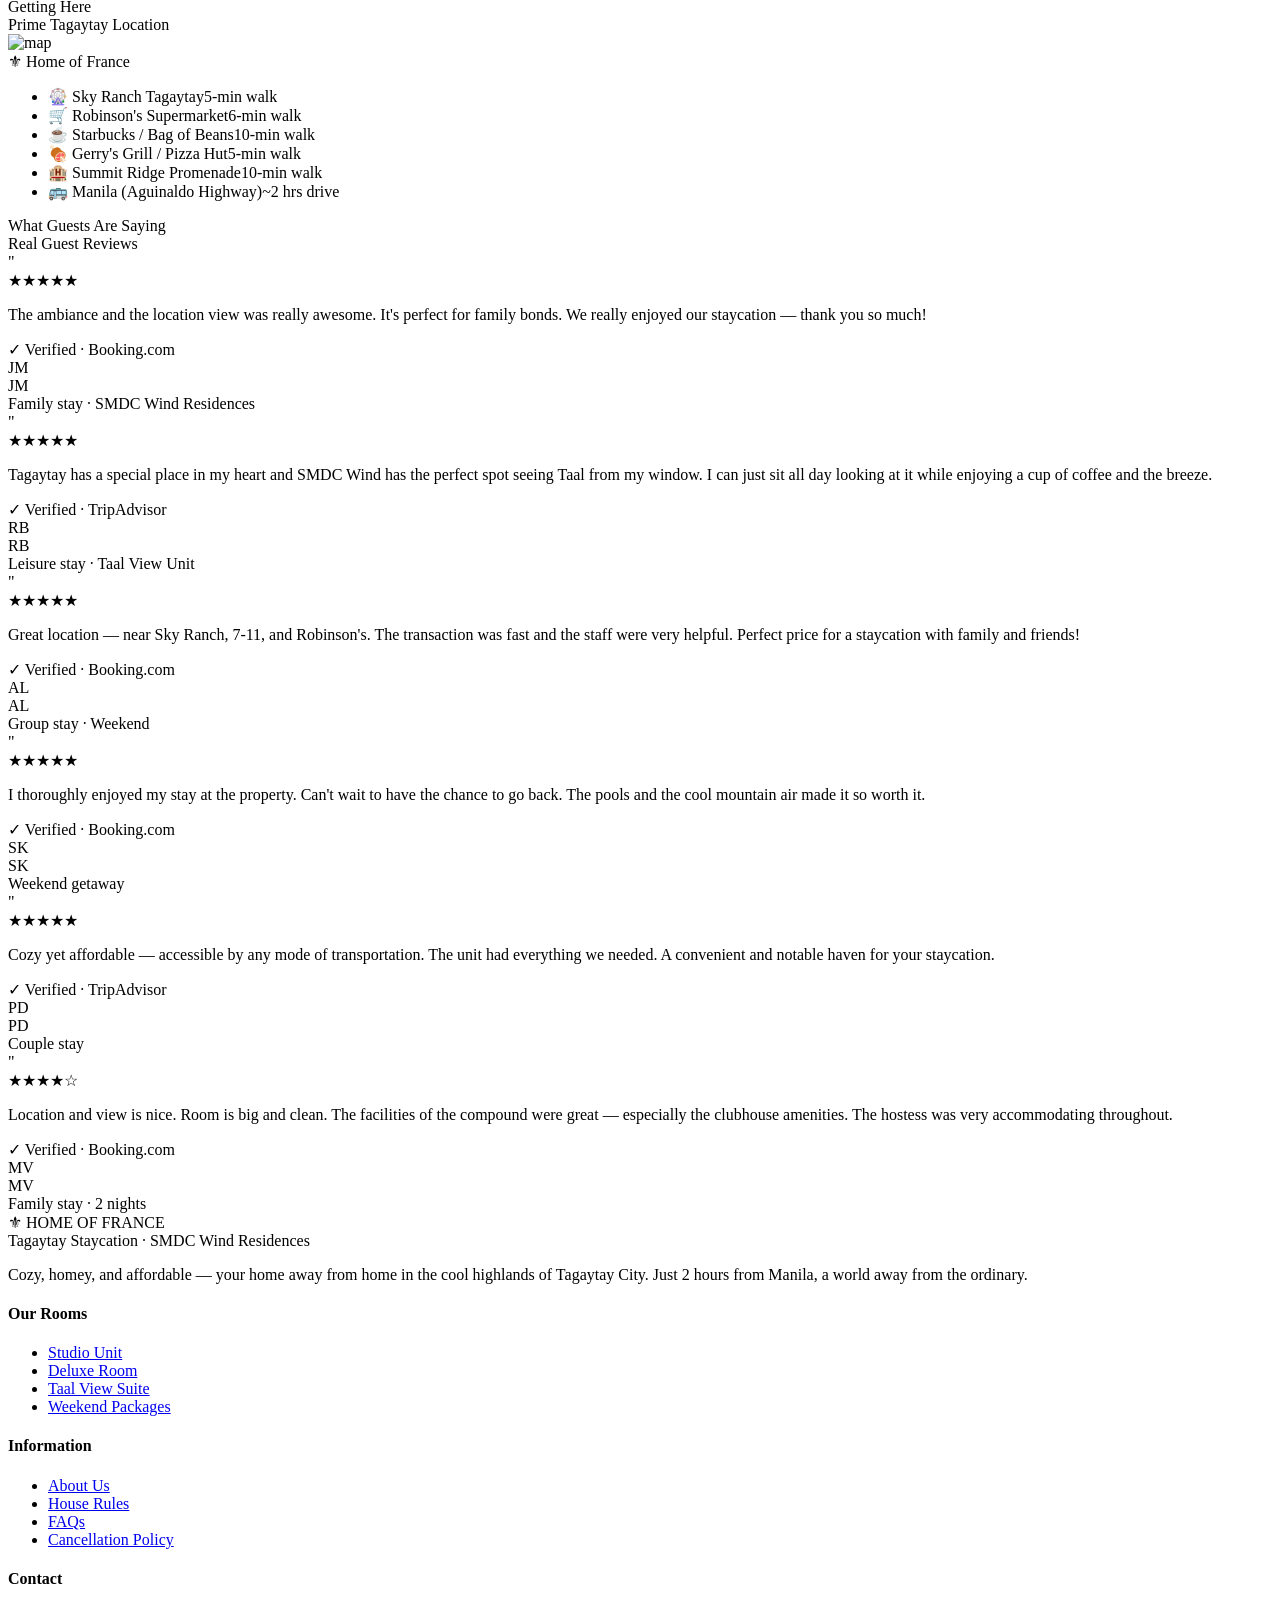
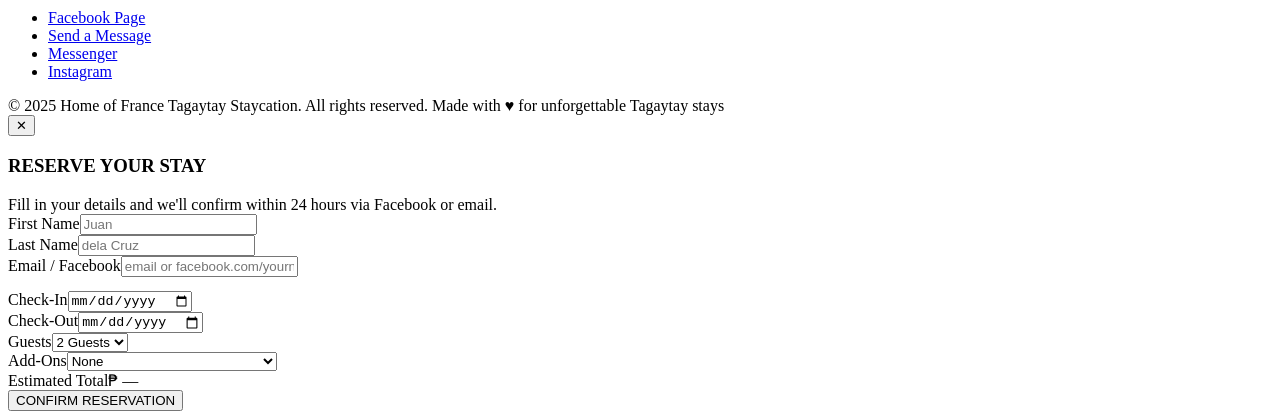
==== commit 213cb0e2: "fix: update stylesheet and script paths for consistency" ====
--- a/home-of-france.html
+++ b/home-of-france.html
@@ -5,7 +5,7 @@
 <meta name="viewport" content="width=device-width, initial-scale=1.0">
 <title>Home of France — Tagaytay Staycation</title>
 <link href="https://fonts.googleapis.com/css2?family=Bebas+Neue&family=DM+Sans:ital,opsz,wght@0,9..40,300;0,9..40,400;0,9..40,500;1,9..40,300&display=swap" rel="stylesheet">
-<link rel="stylesheet" href="css/style.css">
+<link rel="stylesheet" href="style.css">
 </head>
 <body>
 
@@ -224,6 +224,6 @@
   </div>
 </div>
 
-<script src="js/script.js"></script>
+<script src="script.js"></script>
 </body>
 </html>
